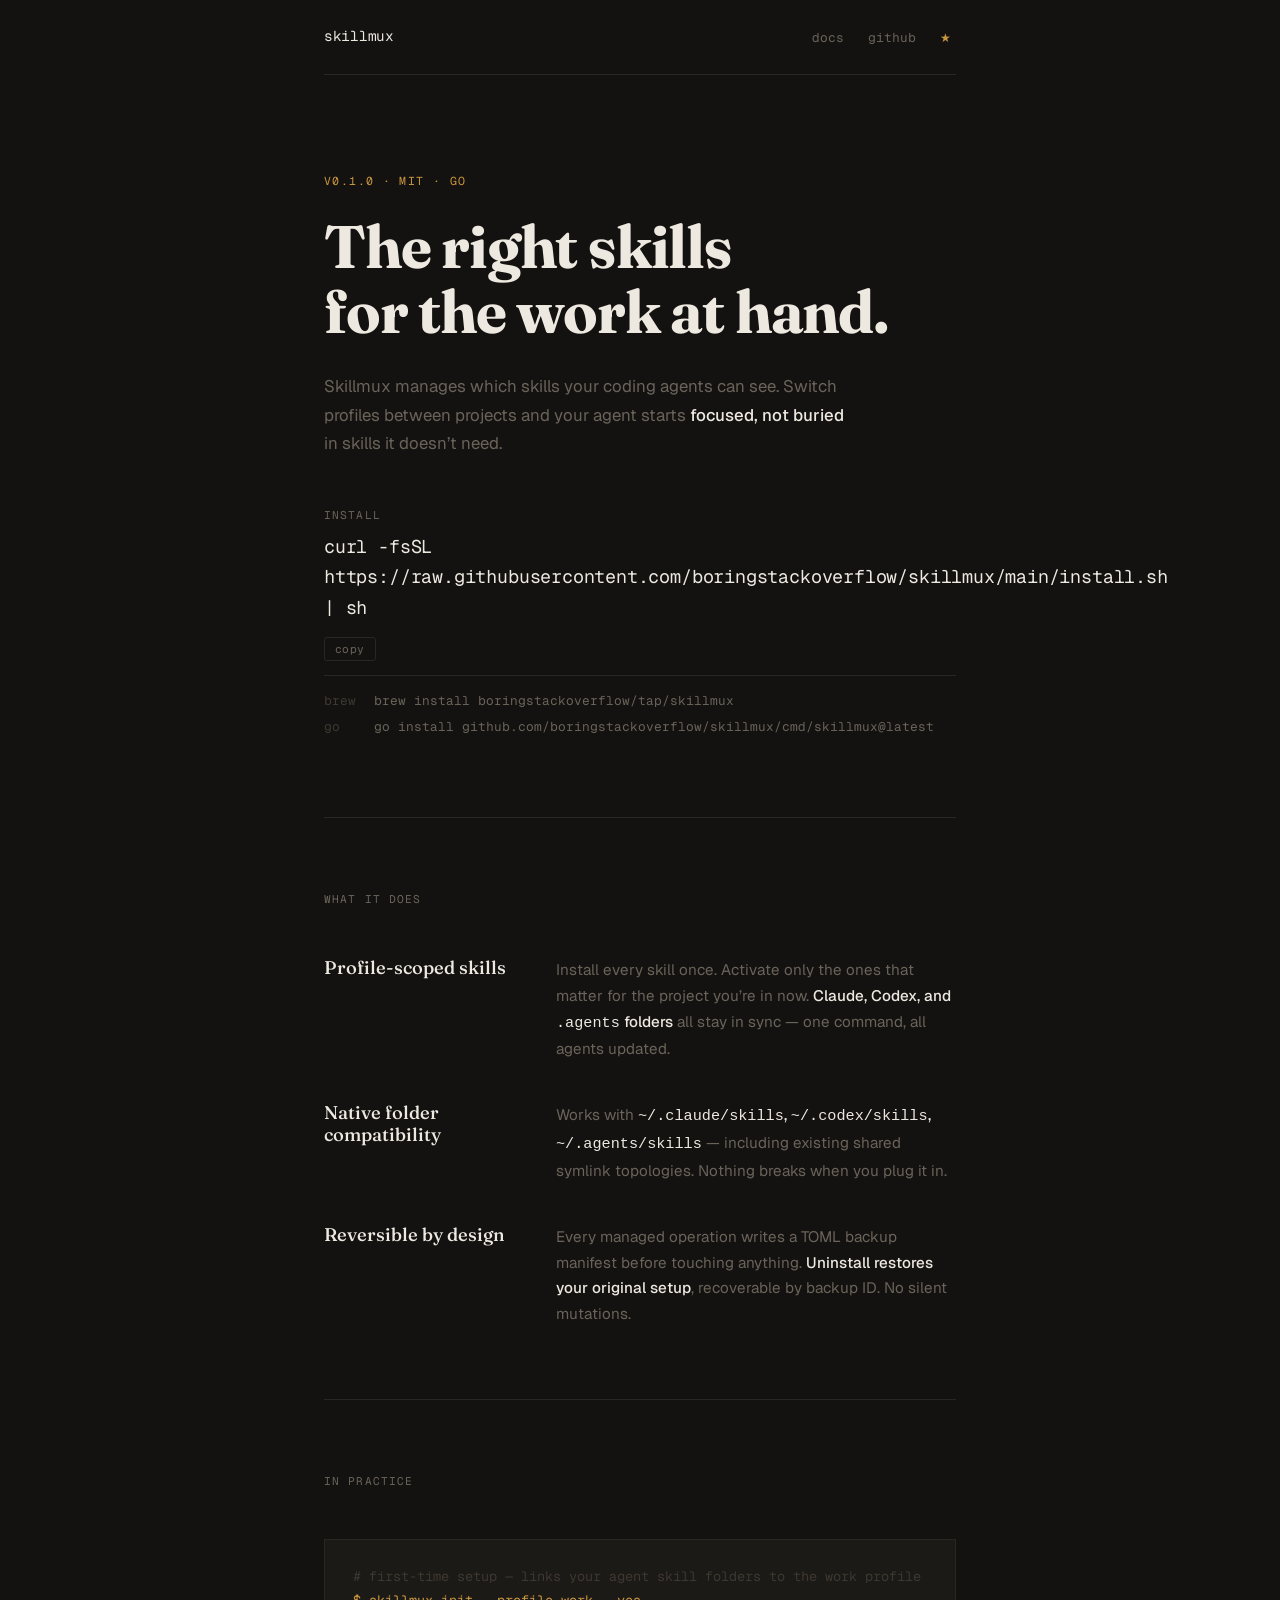
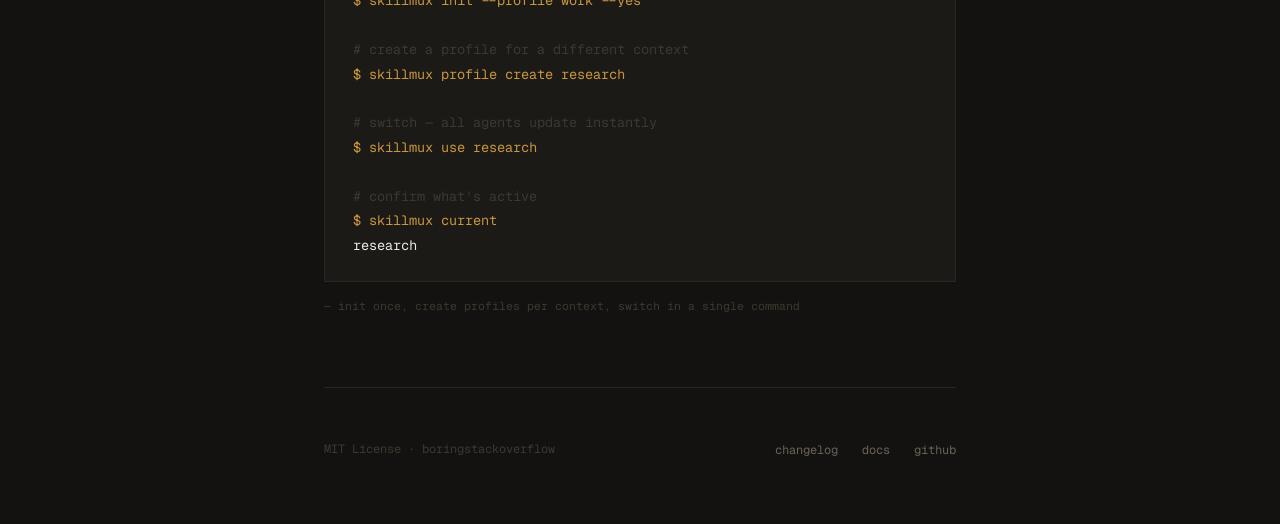
==== docs/index.html @ 6fe3cd7b "feat: add GitHub Pages landing page and docs Static site in docs/ with landing page (index.html) and" ====
<!DOCTYPE html>
<html lang="en">
<head>
  <meta charset="UTF-8">
  <meta name="viewport" content="width=device-width, initial-scale=1.0">
  <meta name="description" content="Skillmux is a profile manager for coding-agent skills. Keep your agent focused — expose only the skills that matter for the project you're in.">
  <meta property="og:title" content="Skillmux">
  <meta property="og:description" content="The right skills for the work at hand. A profile manager for coding-agent skills.">
  <meta property="og:type" content="website">
  <title>Skillmux — The right skills for the work at hand.</title>
  <link rel="preconnect" href="https://fonts.googleapis.com">
  <link rel="preconnect" href="https://fonts.gstatic.com" crossorigin>
  <link rel="stylesheet" href="style.css">
</head>
<body>

  <div class="wrap">

    <!-- ─── Header ─── -->
    <header class="site-header">
      <a href="/" class="wordmark">skillmux</a>
      <nav aria-label="Site navigation">
        <ul class="site-nav">
          <li><a href="docs.html">docs</a></li>
          <li><a href="https://github.com/boringstackoverflow/skillmux">github</a></li>
          <li>
            <a href="https://github.com/boringstackoverflow/skillmux" class="stars" id="gh-link" aria-label="Star on GitHub">
              <span class="star-glyph" aria-hidden="true">★</span>
              <span id="star-count"></span>
            </a>
          </li>
        </ul>
      </nav>
    </header>

    <!-- ─── Hero ─── -->
    <main>
      <section class="hero" aria-label="Introduction">
        <span class="eyebrow">v0.1.0 &middot; MIT &middot; Go</span>
        <h1 class="headline">The right skills<br>for the work at hand.</h1>
        <p class="subhead">
          Skillmux manages which skills your coding agents can see.
          Switch profiles between projects and your agent starts
          <strong>focused, not buried</strong> in skills it doesn&rsquo;t need.
        </p>

        <div class="install" role="region" aria-label="Installation">
          <span class="install-label">install</span>
          <div class="install-primary">
            <span class="install-cmd" id="curl-cmd">curl -fsSL https://raw.githubusercontent.com/boringstackoverflow/skillmux/main/install.sh | sh</span>
            <button class="copy-btn" onclick="copyText('curl-cmd', this)" aria-label="Copy curl install command">copy</button>
          </div>
          <div class="install-alts">
            <div class="install-alt-row">
              <span class="alt-method">brew</span>
              <span>brew install boringstackoverflow/tap/skillmux</span>
            </div>
            <div class="install-alt-row">
              <span class="alt-method">go</span>
              <span>go install github.com/boringstackoverflow/skillmux/cmd/skillmux@latest</span>
            </div>
          </div>
        </div>
      </section>

      <!-- ─── Features ─── -->
      <section class="features" aria-label="Features">
        <span class="section-label">what it does</span>
        <ul class="feature-list">

          <li class="feature">
            <h2 class="feature-title">Profile-scoped skills</h2>
            <p class="feature-desc">
              Install every skill once. Activate only the ones that matter for the project
              you&rsquo;re in now. <strong>Claude, Codex, and <code>.agents</code> folders</strong>
              all stay in sync — one command, all agents updated.
            </p>
          </li>

          <li class="feature">
            <h2 class="feature-title">Native folder compatibility</h2>
            <p class="feature-desc">
              Works with <strong><code>~/.claude/skills</code>, <code>~/.codex/skills</code>,
              <code>~/.agents/skills</code></strong> — including existing shared symlink topologies.
              Nothing breaks when you plug it in.
            </p>
          </li>

          <li class="feature">
            <h2 class="feature-title">Reversible by design</h2>
            <p class="feature-desc">
              Every managed operation writes a TOML backup manifest before touching anything.
              <strong>Uninstall restores your original setup</strong>, recoverable by backup ID.
              No silent mutations.
            </p>
          </li>

        </ul>
      </section>

      <!-- ─── In practice ─── -->
      <section class="proof" aria-label="In practice">
        <span class="section-label">in practice</span>
        <div class="snippet">
          <pre aria-label="Main Skillmux workflow">
<span class="c"># first-time setup — links your agent skill folders to the work profile</span>
<span class="v">$ skillmux init --profile work --yes</span>

<span class="c"># create a profile for a different context</span>
<span class="v">$ skillmux profile create research</span>

<span class="c"># switch — all agents update instantly</span>
<span class="v">$ skillmux use research</span>

<span class="c"># confirm what's active</span>
<span class="v">$ skillmux current</span>
<span class="k">research</span></pre>
        </div>
        <p class="attribution">— init once, create profiles per context, switch in a single command</p>
      </section>
    </main>

    <!-- ─── Footer ─── -->
    <footer class="site-footer">
      <span class="footer-copy">MIT License &middot; boringstackoverflow</span>
      <ul class="footer-links">
        <li><a href="https://github.com/boringstackoverflow/skillmux/blob/main/CHANGELOG.md">changelog</a></li>
        <li><a href="https://github.com/boringstackoverflow/skillmux/tree/main/docs">docs</a></li>
        <li><a href="https://github.com/boringstackoverflow/skillmux">github</a></li>
      </ul>
    </footer>

  </div>

  <script>
    // Copy install command
    function copyText(id, btn) {
      const text = document.getElementById(id).textContent.trim();
      navigator.clipboard.writeText(text).then(function() {
        const orig = btn.textContent;
        btn.textContent = 'copied';
        btn.classList.add('copied');
        setTimeout(function() {
          btn.textContent = orig;
          btn.classList.remove('copied');
        }, 1800);
      }).catch(function() {
        // Fallback for non-HTTPS contexts (local file://)
        var ta = document.createElement('textarea');
        ta.value = text;
        ta.style.position = 'fixed';
        ta.style.opacity = '0';
        document.body.appendChild(ta);
        ta.focus();
        ta.select();
        try { document.execCommand('copy'); } catch (e) {}
        document.body.removeChild(ta);
        btn.textContent = 'copied';
        btn.classList.add('copied');
        setTimeout(function() { btn.textContent = 'copy'; btn.classList.remove('copied'); }, 1800);
      });
    }

    // Fetch live GitHub star count
    (function() {
      var el = document.getElementById('star-count');
      if (!el) return;
      fetch('https://api.github.com/repos/boringstackoverflow/skillmux', {
        headers: { 'Accept': 'application/vnd.github.v3+json' }
      })
      .then(function(r) { return r.json(); })
      .then(function(d) {
        var n = d.stargazers_count;
        if (typeof n === 'number') {
          el.textContent = n >= 1000
            ? (n / 1000).toFixed(1).replace(/\.0$/, '') + 'k'
            : String(n);
        }
      })
      .catch(function() {
        // Silently fail — star count is cosmetic
      });
    })();
  </script>

</body>
</html>
---- docs/style.css ----
@import url('https://fonts.googleapis.com/css2?family=Fraunces:ital,opsz,wght@0,9..144,300..900;1,9..144,300..900&display=swap');
@import url('https://fonts.googleapis.com/css2?family=Geist:wght@300;400;500;600&family=Geist+Mono:wght@300;400;500&display=swap');

:root {
  --bg:         #141210;
  --surface:    #1C1A17;
  --surface-2:  #242118;
  --text:       #EDE8E0;
  --muted:      #6A635A;
  --muted-2:    #3D3830;
  --accent:     #C9963F;
  --accent-dim: #8A6629;
  --border:     #2A2722;

  --font-display: 'Fraunces', Georgia, serif;
  --font-body:    'Geist', -apple-system, BlinkMacSystemFont, sans-serif;
  --font-mono:    'Geist Mono', 'Menlo', 'Monaco', monospace;

  --max-w: 680px;
}

*, *::before, *::after {
  box-sizing: border-box;
  margin: 0;
  padding: 0;
}

html {
  font-size: 16px;
  scroll-behavior: smooth;
}

body {
  background: var(--bg);
  color: var(--text);
  font-family: var(--font-body);
  font-size: 1rem;
  line-height: 1.65;
  -webkit-font-smoothing: antialiased;
  -moz-osx-font-smoothing: grayscale;
}

/* ─── Layout ─── */

.wrap {
  max-width: var(--max-w);
  margin: 0 auto;
  padding: 0 24px;
}

/* ─── Header ─── */

.site-header {
  display: flex;
  justify-content: space-between;
  align-items: center;
  padding: 24px 0;
  border-bottom: 1px solid var(--border);
}

.wordmark {
  font-family: var(--font-mono);
  font-size: 0.9rem;
  font-weight: 400;
  color: var(--text);
  letter-spacing: -0.02em;
  text-decoration: none;
}
.wordmark:hover { color: var(--accent); }

.site-nav {
  display: flex;
  gap: 24px;
  align-items: center;
  list-style: none;
}

.site-nav a {
  font-family: var(--font-mono);
  font-size: 0.8rem;
  color: var(--muted);
  text-decoration: none;
  transition: color 0.15s;
}
.site-nav a:hover { color: var(--text); }

.stars {
  display: flex;
  align-items: center;
  gap: 5px;
  font-family: var(--font-mono);
  font-size: 0.8rem;
  color: var(--muted);
  text-decoration: none;
  transition: color 0.15s;
}
.stars:hover { color: var(--text); }
.star-glyph { color: var(--accent); font-size: 0.72rem; }

/* ─── Hero ─── */

.hero {
  padding: 96px 0 80px;
}

.eyebrow {
  display: block;
  font-family: var(--font-mono);
  font-size: 0.72rem;
  color: var(--accent);
  letter-spacing: 0.12em;
  text-transform: uppercase;
  margin-bottom: 24px;
}

.headline {
  font-family: var(--font-display);
  font-size: clamp(2.6rem, 6vw, 3.75rem);
  font-weight: 700;
  line-height: 1.08;
  letter-spacing: -0.02em;
  color: var(--text);
  font-optical-sizing: auto;
  margin-bottom: 28px;
}

.subhead {
  font-size: 1.05rem;
  color: var(--muted);
  line-height: 1.7;
  max-width: 520px;
  margin-bottom: 48px;
}

.subhead strong {
  color: var(--text);
  font-weight: 500;
}

/* ─── Install block ─── */

.install {
  margin-bottom: 0;
}

.install-label {
  display: block;
  font-family: var(--font-mono);
  font-size: 0.7rem;
  color: var(--muted);
  letter-spacing: 0.1em;
  text-transform: uppercase;
  margin-bottom: 8px;
}

.install-primary {
  display: flex;
  align-items: center;
  gap: 14px;
  flex-wrap: wrap;
  margin-bottom: 4px;
}

.install-cmd {
  font-family: var(--font-mono);
  font-size: 1.15rem;
  font-weight: 400;
  color: var(--text);
  letter-spacing: -0.01em;
  /* selectable text — no box, no chrome */
  cursor: text;
  user-select: all;
}

.copy-btn {
  background: none;
  border: 1px solid var(--border);
  color: var(--muted);
  font-family: var(--font-mono);
  font-size: 0.7rem;
  padding: 4px 10px;
  cursor: pointer;
  border-radius: 3px;
  transition: border-color 0.15s, color 0.15s;
  letter-spacing: 0.04em;
  flex-shrink: 0;
}
.copy-btn:hover { border-color: var(--accent-dim); color: var(--accent); }
.copy-btn.copied { border-color: var(--accent); color: var(--accent); }

.install-alts {
  display: flex;
  flex-direction: column;
  gap: 5px;
  margin-top: 14px;
  padding-top: 14px;
  border-top: 1px solid var(--border);
}

.install-alt-row {
  display: flex;
  align-items: baseline;
  gap: 14px;
  font-family: var(--font-mono);
  font-size: 0.8rem;
  color: var(--muted);
}

.alt-method {
  color: var(--muted-2);
  min-width: 36px;
  flex-shrink: 0;
}

/* ─── Features ─── */

.features {
  padding: 72px 0;
  border-top: 1px solid var(--border);
}

.section-label {
  display: block;
  font-family: var(--font-mono);
  font-size: 0.7rem;
  color: var(--muted);
  letter-spacing: 0.1em;
  text-transform: uppercase;
  margin-bottom: 48px;
}

.feature-list {
  display: flex;
  flex-direction: column;
  gap: 40px;
}

.feature {
  display: grid;
  grid-template-columns: 1fr 2fr;
  gap: 32px;
  align-items: start;
}

@media (max-width: 540px) {
  .feature { grid-template-columns: 1fr; gap: 8px; }
}

.feature-title {
  font-family: var(--font-display);
  font-size: 1.15rem;
  font-weight: 500;
  color: var(--text);
  line-height: 1.2;
  font-optical-sizing: auto;
}

.feature-desc {
  font-size: 0.95rem;
  color: var(--muted);
  line-height: 1.7;
}

.feature-desc strong {
  color: var(--text);
  font-weight: 500;
}

/* ─── In practice / proof ─── */

.proof {
  padding: 72px 0;
  border-top: 1px solid var(--border);
}

.snippet {
  background: var(--surface);
  border: 1px solid var(--border);
  padding: 24px 28px;
  margin-bottom: 14px;
  overflow-x: auto;
}

.snippet pre {
  font-family: var(--font-mono);
  font-size: 0.85rem;
  line-height: 1.8;
  color: var(--muted);
  white-space: pre;
  tab-size: 2;
}

.c { color: var(--muted-2); }         /* comment */
.k { color: var(--text); }            /* key */
.s { color: #A8C4A2; }                /* string */
.v { color: var(--accent); }          /* command / value */

.attribution {
  font-family: var(--font-mono);
  font-size: 0.72rem;
  color: var(--muted-2);
}

/* ─── Footer ─── */

.site-footer {
  padding: 48px 0 64px;
  border-top: 1px solid var(--border);
  display: flex;
  justify-content: space-between;
  align-items: center;
  flex-wrap: wrap;
  gap: 16px;
}

.footer-copy {
  font-family: var(--font-mono);
  font-size: 0.75rem;
  color: var(--muted-2);
}

.footer-links {
  display: flex;
  gap: 24px;
  list-style: none;
}

.footer-links a {
  font-family: var(--font-mono);
  font-size: 0.75rem;
  color: var(--muted);
  text-decoration: none;
  transition: color 0.15s;
}
.footer-links a:hover { color: var(--accent); }

/* ─── Responsive ─── */

@media (max-width: 480px) {
  .hero { padding: 64px 0 56px; }
  .install-cmd { font-size: 0.9rem; word-break: break-all; }
  .features, .proof { padding: 56px 0; }
  .site-footer { flex-direction: column; align-items: flex-start; }
}
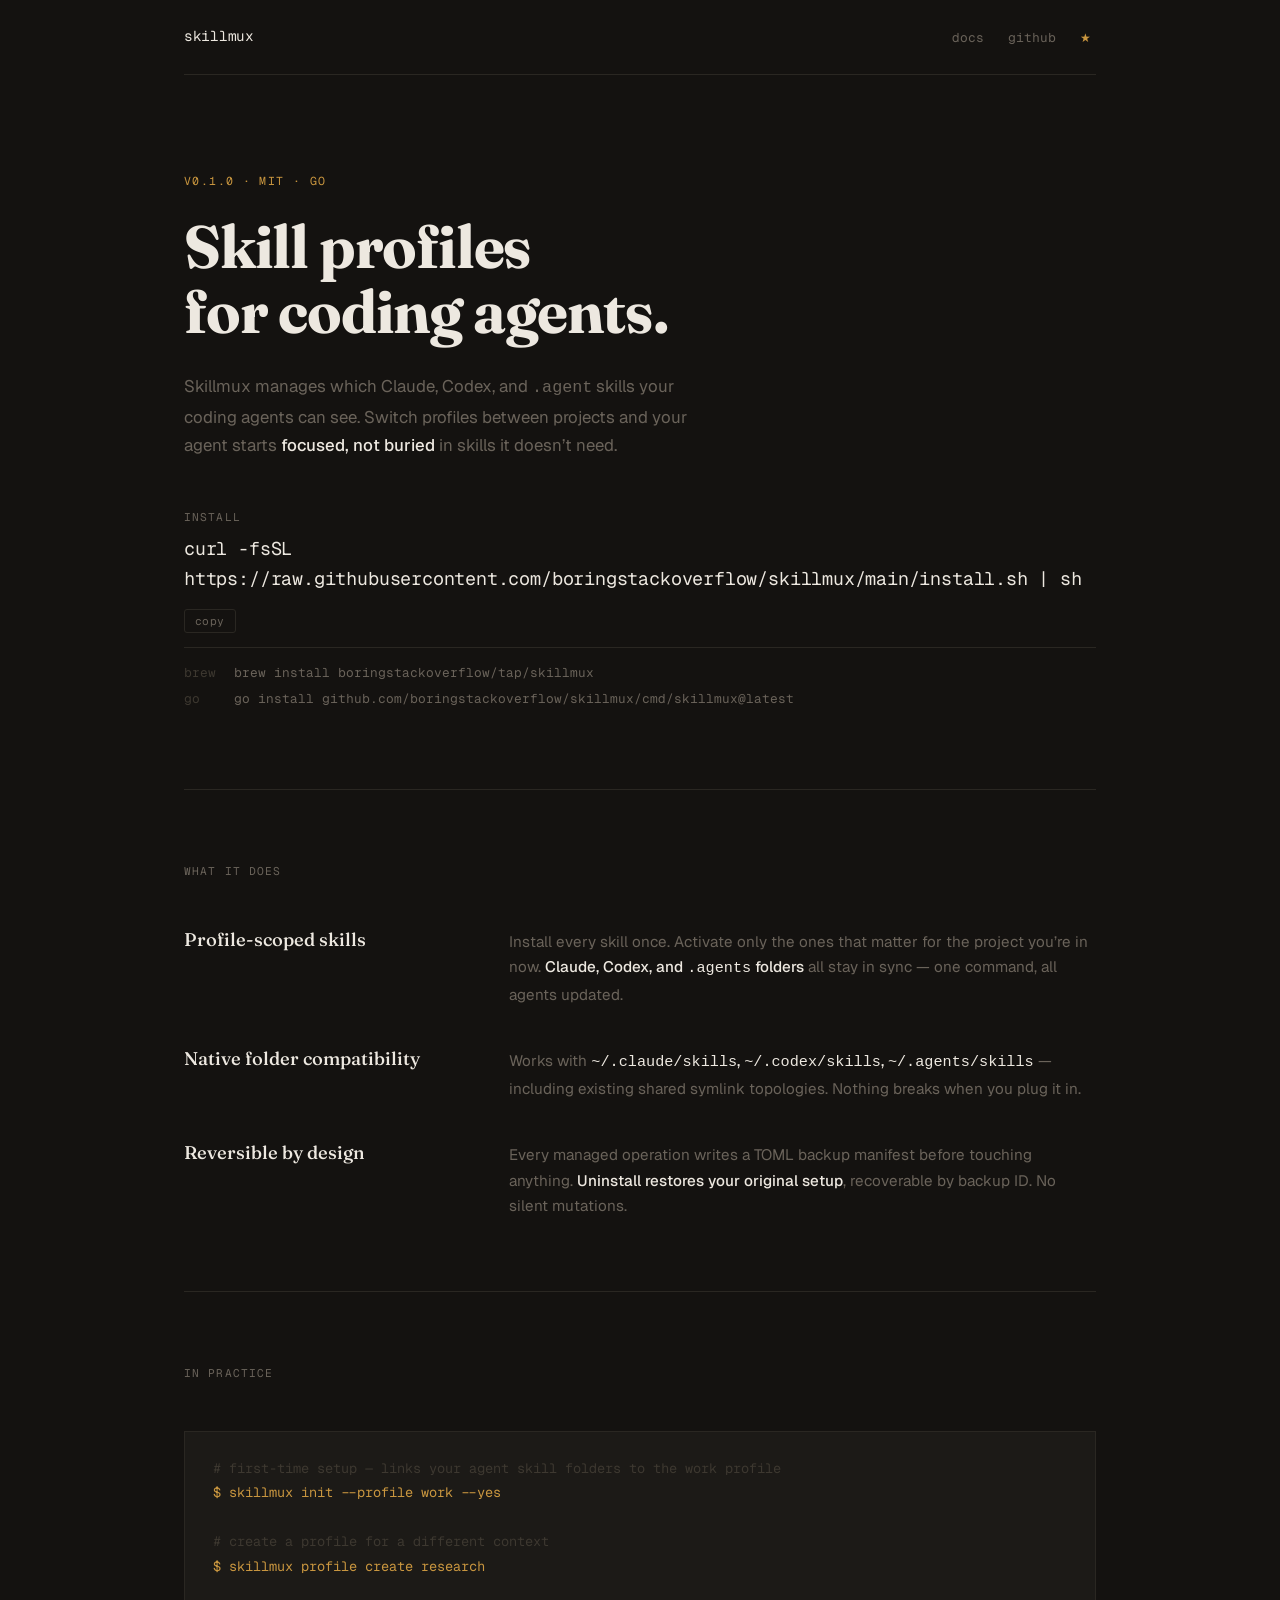
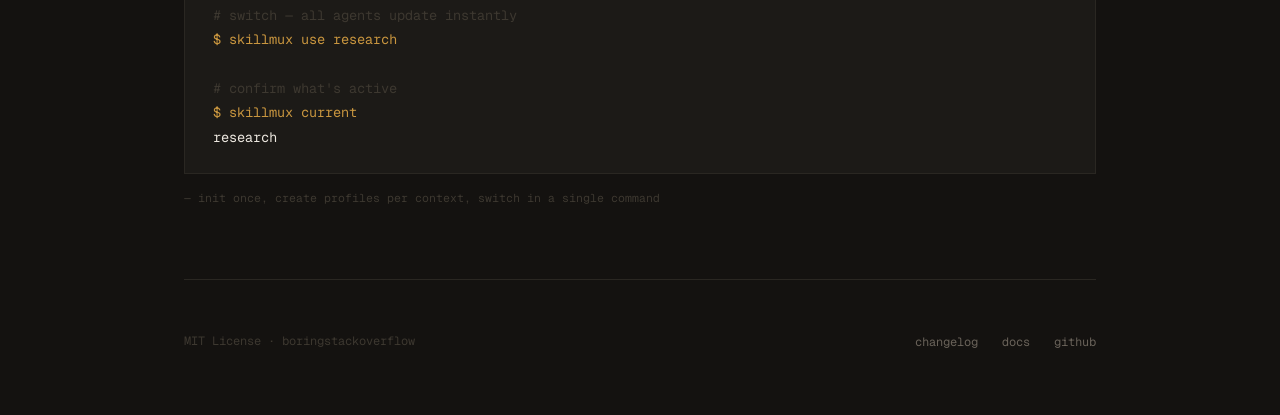
==== commit 0745c7a5: "Improve SEO metadata and site discovery" ====
--- a/docs/index.html
+++ b/docs/index.html
@@ -3,14 +3,56 @@
 <head>
   <meta charset="UTF-8">
   <meta name="viewport" content="width=device-width, initial-scale=1.0">
-  <meta name="description" content="Skillmux is a profile manager for coding-agent skills. Keep your agent focused — expose only the skills that matter for the project you're in.">
-  <meta property="og:title" content="Skillmux">
-  <meta property="og:description" content="The right skills for the work at hand. A profile manager for coding-agent skills.">
+  <meta name="description" content="Skillmux is a CLI profile manager for Claude, Codex, and coding-agent skills. Switch skill profiles per project while preserving native agent folders.">
+  <meta name="robots" content="index,follow">
+  <meta name="theme-color" content="#141210">
+  <link rel="canonical" href="https://boringstackoverflow.github.io/skillmux/">
+  <meta property="og:site_name" content="Skillmux">
+  <meta property="og:title" content="Skillmux — Claude, Codex, and coding-agent skill profiles">
+  <meta property="og:description" content="A CLI profile manager for Claude, Codex, and coding-agent skills. Keep agents focused by exposing only the skills needed for each project.">
   <meta property="og:type" content="website">
-  <title>Skillmux — The right skills for the work at hand.</title>
+  <meta property="og:url" content="https://boringstackoverflow.github.io/skillmux/">
+  <meta property="og:image" content="https://boringstackoverflow.github.io/skillmux/social-card.png">
+  <meta property="og:image:type" content="image/png">
+  <meta property="og:image:width" content="1200">
+  <meta property="og:image:height" content="630">
+  <meta property="og:image:alt" content="Skillmux profile manager for coding-agent skills">
+  <meta property="og:locale" content="en_US">
+  <meta name="twitter:card" content="summary_large_image">
+  <meta name="twitter:title" content="Skillmux — Claude, Codex, and coding-agent skill profiles">
+  <meta name="twitter:description" content="Switch skill profiles per project for Claude, Codex, and direct .agent skill folders.">
+  <meta name="twitter:image" content="https://boringstackoverflow.github.io/skillmux/social-card.png">
+  <title>Skillmux — Claude, Codex, and coding-agent skill profiles</title>
+  <link rel="icon" href="favicon.svg" type="image/svg+xml">
+  <link rel="manifest" href="site.webmanifest">
   <link rel="preconnect" href="https://fonts.googleapis.com">
   <link rel="preconnect" href="https://fonts.gstatic.com" crossorigin>
   <link rel="stylesheet" href="style.css">
+  <script type="application/ld+json">
+  {
+    "@context": "https://schema.org",
+    "@type": "SoftwareApplication",
+    "name": "Skillmux",
+    "applicationCategory": "DeveloperApplication",
+    "operatingSystem": "macOS, Linux",
+    "description": "A CLI profile manager for Claude, Codex, and coding-agent skills.",
+    "url": "https://boringstackoverflow.github.io/skillmux/",
+    "codeRepository": "https://github.com/boringstackoverflow/skillmux",
+    "license": "https://github.com/boringstackoverflow/skillmux/blob/main/LICENSE",
+    "programmingLanguage": "Go",
+    "softwareVersion": "0.1.0",
+    "author": {
+      "@type": "Person",
+      "name": "boringstackoverflow",
+      "url": "https://github.com/boringstackoverflow"
+    },
+    "offers": {
+      "@type": "Offer",
+      "price": "0",
+      "priceCurrency": "USD"
+    }
+  }
+  </script>
 </head>
 <body>
 
@@ -18,7 +60,7 @@
 
     <!-- ─── Header ─── -->
     <header class="site-header">
-      <a href="/" class="wordmark">skillmux</a>
+      <a href="https://boringstackoverflow.github.io/skillmux/" class="wordmark">skillmux</a>
       <nav aria-label="Site navigation">
         <ul class="site-nav">
           <li><a href="docs.html">docs</a></li>
@@ -37,10 +79,10 @@
     <main>
       <section class="hero" aria-label="Introduction">
         <span class="eyebrow">v0.1.0 &middot; MIT &middot; Go</span>
-        <h1 class="headline">The right skills<br>for the work at hand.</h1>
+        <h1 class="headline">Skill profiles<br>for coding agents.</h1>
         <p class="subhead">
-          Skillmux manages which skills your coding agents can see.
-          Switch profiles between projects and your agent starts
+          Skillmux manages which Claude, Codex, and <code>.agent</code> skills your
+          coding agents can see. Switch profiles between projects and your agent starts
           <strong>focused, not buried</strong> in skills it doesn&rsquo;t need.
         </p>
 
--- a/docs/style.css
+++ b/docs/style.css
@@ -16,7 +16,7 @@
   --font-body:    'Geist', -apple-system, BlinkMacSystemFont, sans-serif;
   --font-mono:    'Geist Mono', 'Menlo', 'Monaco', monospace;
 
-  --max-w: 680px;
+  --max-w: 960px;
 }
 
 *, *::before, *::after {
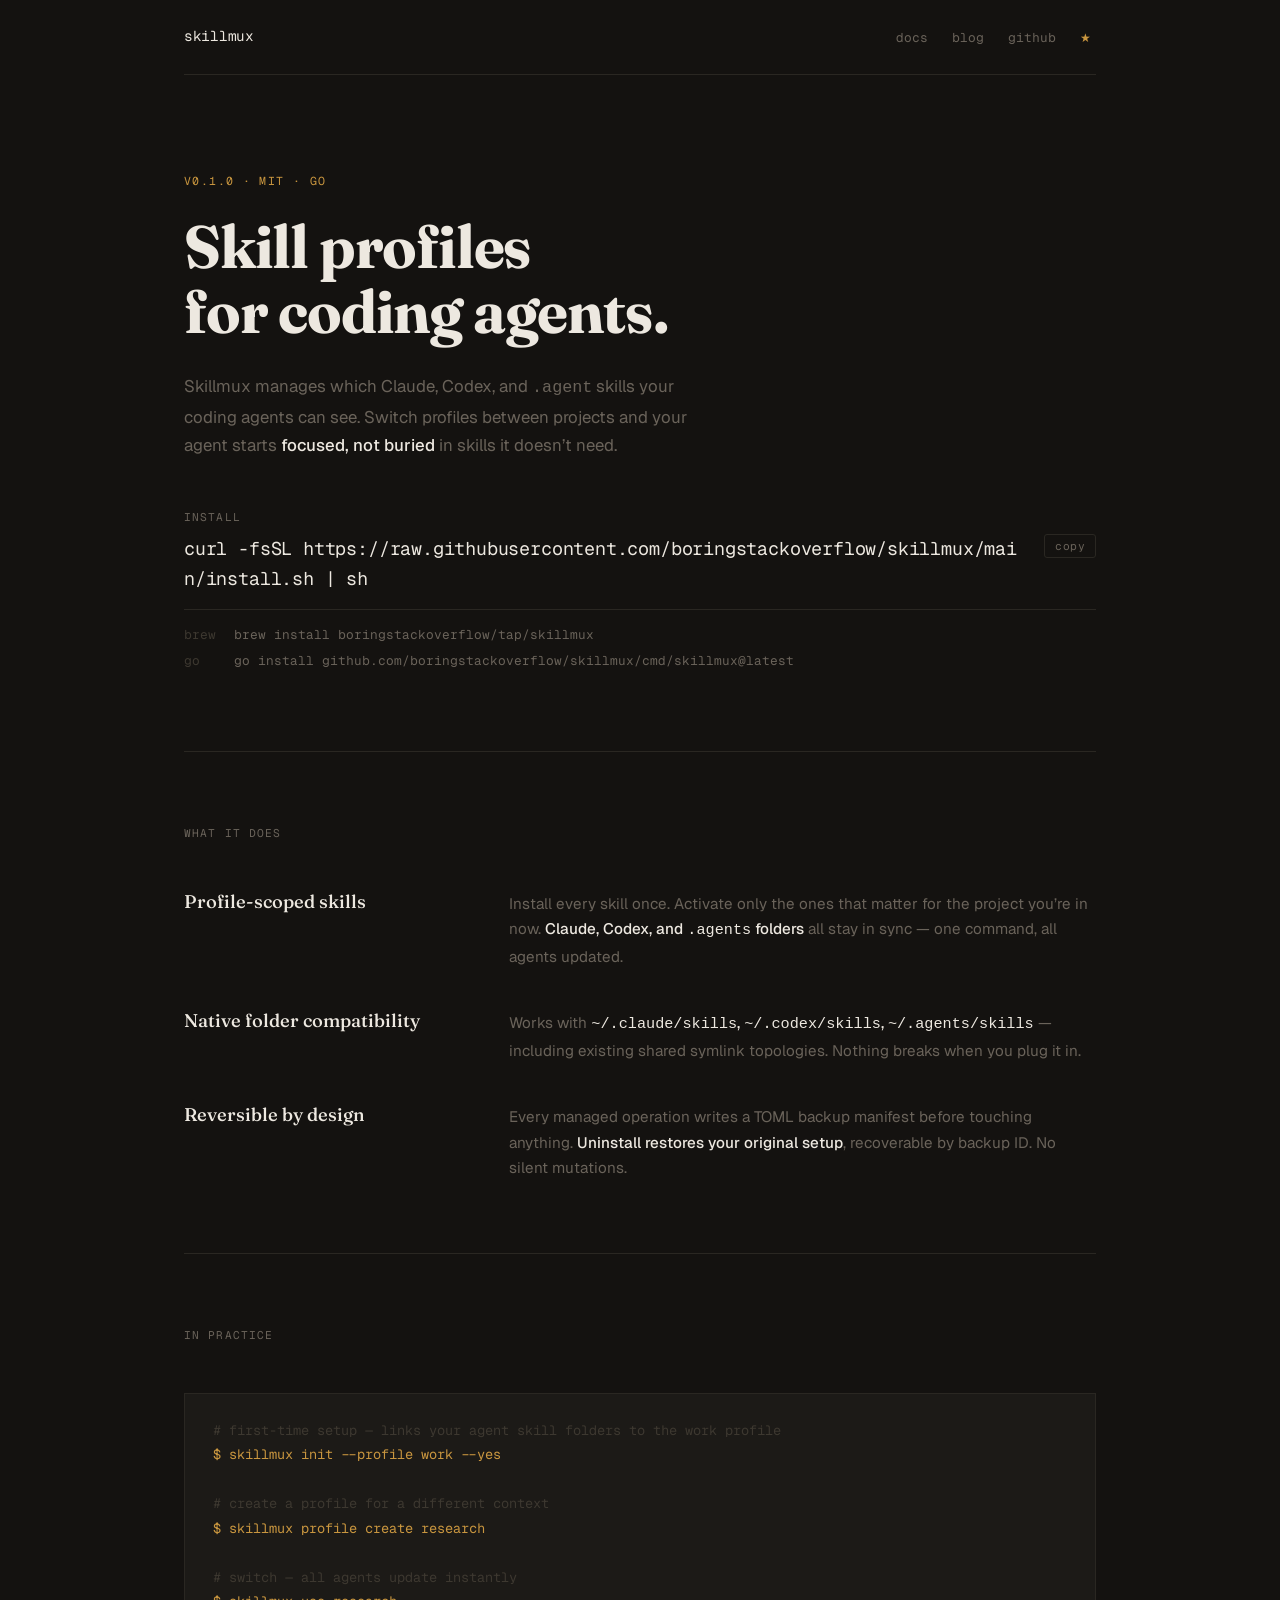
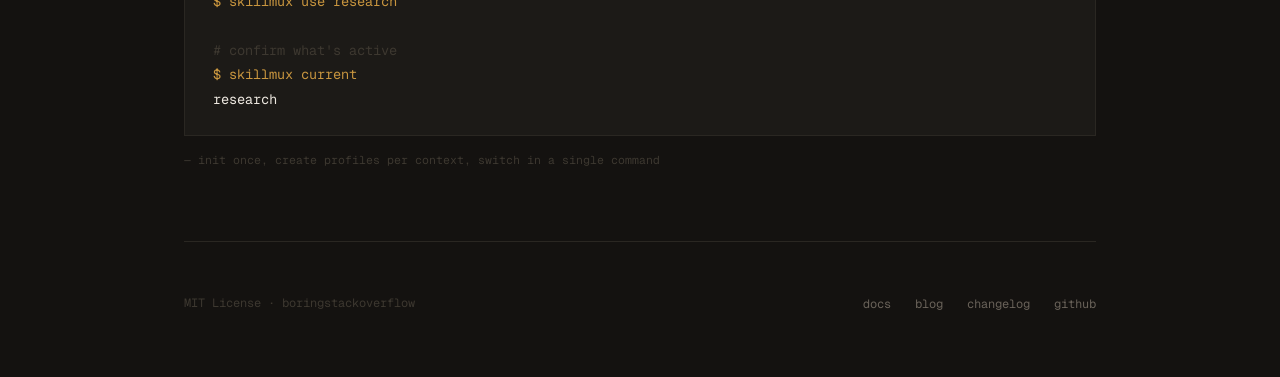
==== commit eab98bc0: "feat: add blog with first post on managing AI coding-agent skills - New /blog/ section with listing " ====
--- a/docs/index.html
+++ b/docs/index.html
@@ -64,6 +64,7 @@
       <nav aria-label="Site navigation">
         <ul class="site-nav">
           <li><a href="docs.html">docs</a></li>
+          <li><a href="blog/">blog</a></li>
           <li><a href="https://github.com/boringstackoverflow/skillmux">github</a></li>
           <li>
             <a href="https://github.com/boringstackoverflow/skillmux" class="stars" id="gh-link" aria-label="Star on GitHub">
@@ -166,8 +167,9 @@
     <footer class="site-footer">
       <span class="footer-copy">MIT License &middot; boringstackoverflow</span>
       <ul class="footer-links">
+        <li><a href="docs.html">docs</a></li>
+        <li><a href="blog/">blog</a></li>
         <li><a href="https://github.com/boringstackoverflow/skillmux/blob/main/CHANGELOG.md">changelog</a></li>
-        <li><a href="https://github.com/boringstackoverflow/skillmux/tree/main/docs">docs</a></li>
         <li><a href="https://github.com/boringstackoverflow/skillmux">github</a></li>
       </ul>
     </footer>
--- a/docs/style.css
+++ b/docs/style.css
@@ -38,12 +38,14 @@
   line-height: 1.65;
   -webkit-font-smoothing: antialiased;
   -moz-osx-font-smoothing: grayscale;
+  min-width: 0;
+  overflow-x: hidden;
 }
 
 /* ─── Layout ─── */
 
 .wrap {
-  max-width: var(--max-w);
+  width: min(100%, var(--max-w));
   margin: 0 auto;
   padding: 0 24px;
 }
@@ -54,6 +56,7 @@
   display: flex;
   justify-content: space-between;
   align-items: center;
+  gap: 20px;
   padding: 24px 0;
   border-bottom: 1px solid var(--border);
 }
@@ -72,6 +75,8 @@
   display: flex;
   gap: 24px;
   align-items: center;
+  flex-wrap: wrap;
+  justify-content: flex-end;
   list-style: none;
 }
 
@@ -155,13 +160,18 @@
 
 .install-primary {
   display: flex;
-  align-items: center;
+  align-items: flex-start;
   gap: 14px;
   flex-wrap: wrap;
+  min-width: 0;
   margin-bottom: 4px;
 }
 
 .install-cmd {
+  display: block;
+  flex: 1 1 560px;
+  min-width: 0;
+  max-width: 100%;
   font-family: var(--font-mono);
   font-size: 1.15rem;
   font-weight: 400;
@@ -170,6 +180,8 @@
   /* selectable text — no box, no chrome */
   cursor: text;
   user-select: all;
+  overflow-wrap: anywhere;
+  word-break: break-all;
 }
 
 .copy-btn {
@@ -201,9 +213,16 @@
   display: flex;
   align-items: baseline;
   gap: 14px;
+  min-width: 0;
   font-family: var(--font-mono);
   font-size: 0.8rem;
   color: var(--muted);
+  overflow-wrap: anywhere;
+}
+
+.install-alt-row span:last-child {
+  min-width: 0;
+  overflow-wrap: anywhere;
 }
 
 .alt-method {
@@ -277,6 +296,7 @@
   background: var(--surface);
   border: 1px solid var(--border);
   padding: 24px 28px;
+  max-width: 100%;
   margin-bottom: 14px;
   overflow-x: auto;
 }
@@ -321,6 +341,7 @@
 
 .footer-links {
   display: flex;
+  flex-wrap: wrap;
   gap: 24px;
   list-style: none;
 }
@@ -336,9 +357,79 @@
 
 /* ─── Responsive ─── */
 
+@media (max-width: 640px) {
+  .site-header {
+    flex-direction: column;
+    align-items: flex-start;
+  }
+
+  .site-nav {
+    justify-content: flex-start;
+    gap: 16px;
+    width: 100%;
+  }
+}
+
 @media (max-width: 480px) {
-  .hero { padding: 64px 0 56px; }
-  .install-cmd { font-size: 0.9rem; word-break: break-all; }
-  .features, .proof { padding: 56px 0; }
-  .site-footer { flex-direction: column; align-items: flex-start; }
-}
+  .wrap {
+    padding-left: 18px;
+    padding-right: 18px;
+  }
+
+  .site-header {
+    gap: 12px;
+    padding: 20px 0;
+  }
+
+  .site-nav {
+    gap: 12px;
+  }
+
+  .hero {
+    padding: 64px 0 56px;
+  }
+
+  .headline {
+    font-size: 2.35rem;
+    overflow-wrap: anywhere;
+  }
+
+  .subhead {
+    font-size: 0.98rem;
+  }
+
+  .install-cmd {
+    flex-basis: 100%;
+    font-size: 0.88rem;
+    line-height: 1.65;
+  }
+
+  .copy-btn {
+    margin-left: auto;
+  }
+
+  .install-alt-row {
+    display: grid;
+    grid-template-columns: 40px minmax(0, 1fr);
+    align-items: baseline;
+    gap: 10px;
+  }
+
+  .features,
+  .proof {
+    padding: 56px 0;
+  }
+
+  .snippet {
+    padding: 16px 18px;
+  }
+
+  .snippet pre {
+    font-size: 0.78rem;
+  }
+
+  .site-footer {
+    flex-direction: column;
+    align-items: flex-start;
+  }
+}
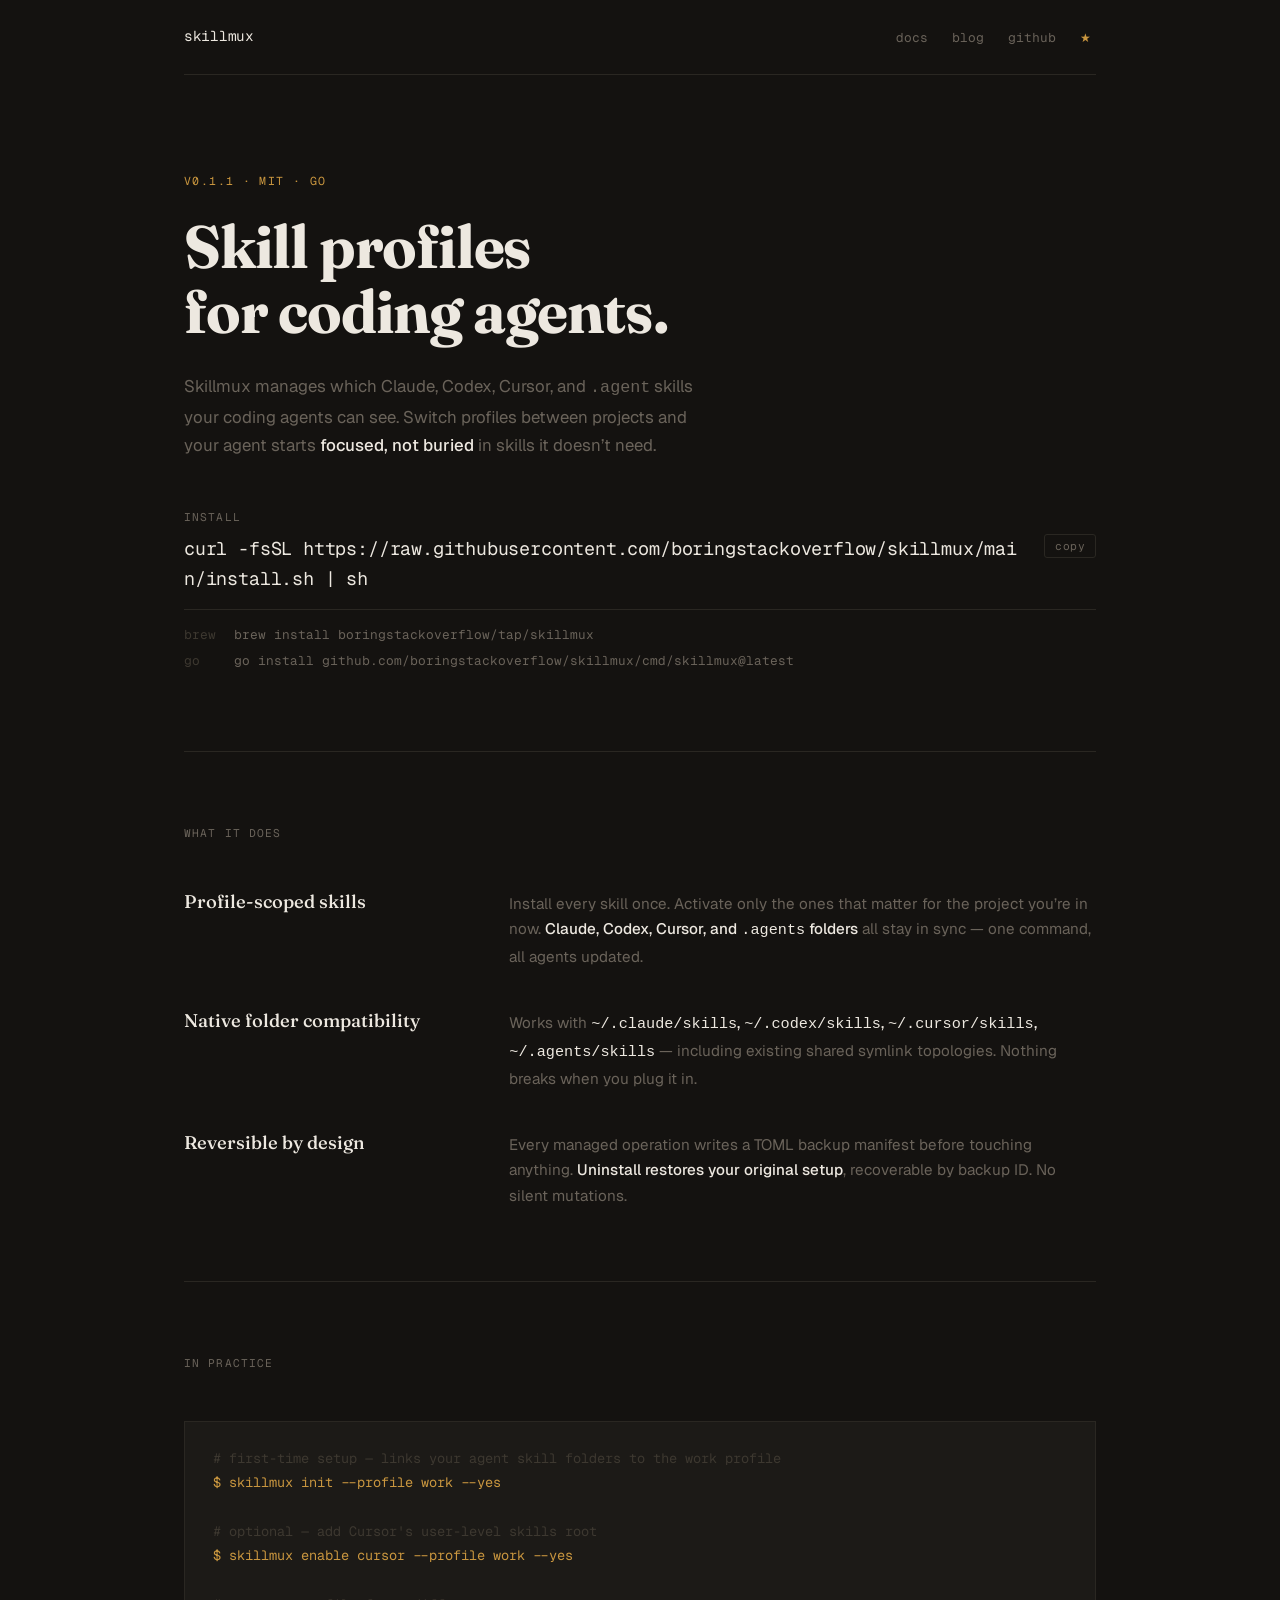
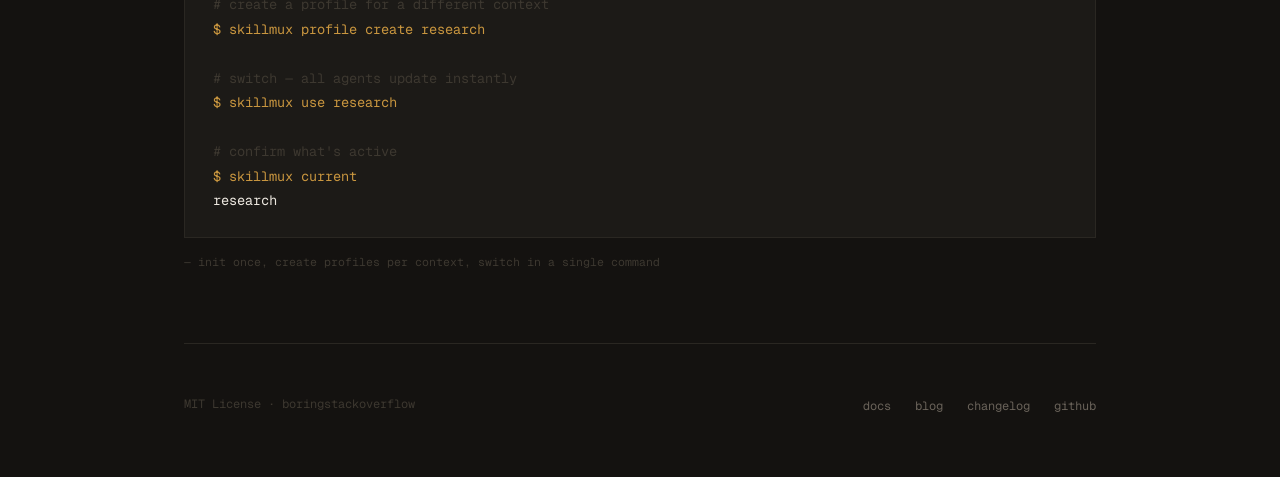
==== commit a88599d7: "Add Cursor skill support" ====
--- a/docs/index.html
+++ b/docs/index.html
@@ -3,13 +3,13 @@
 <head>
   <meta charset="UTF-8">
   <meta name="viewport" content="width=device-width, initial-scale=1.0">
-  <meta name="description" content="Skillmux is a CLI profile manager for Claude, Codex, and coding-agent skills. Switch skill profiles per project while preserving native agent folders.">
+  <meta name="description" content="Skillmux is a CLI profile manager for Claude, Codex, Cursor, and coding-agent skills. Switch skill profiles per project while preserving native agent folders.">
   <meta name="robots" content="index,follow">
   <meta name="theme-color" content="#141210">
   <link rel="canonical" href="https://boringstackoverflow.github.io/skillmux/">
   <meta property="og:site_name" content="Skillmux">
-  <meta property="og:title" content="Skillmux — Claude, Codex, and coding-agent skill profiles">
-  <meta property="og:description" content="A CLI profile manager for Claude, Codex, and coding-agent skills. Keep agents focused by exposing only the skills needed for each project.">
+  <meta property="og:title" content="Skillmux — Claude, Codex, Cursor, and coding-agent skill profiles">
+  <meta property="og:description" content="A CLI profile manager for Claude, Codex, Cursor, and coding-agent skills. Keep agents focused by exposing only the skills needed for each project.">
   <meta property="og:type" content="website">
   <meta property="og:url" content="https://boringstackoverflow.github.io/skillmux/">
   <meta property="og:image" content="https://boringstackoverflow.github.io/skillmux/social-card.png">
@@ -19,10 +19,10 @@
   <meta property="og:image:alt" content="Skillmux profile manager for coding-agent skills">
   <meta property="og:locale" content="en_US">
   <meta name="twitter:card" content="summary_large_image">
-  <meta name="twitter:title" content="Skillmux — Claude, Codex, and coding-agent skill profiles">
-  <meta name="twitter:description" content="Switch skill profiles per project for Claude, Codex, and direct .agent skill folders.">
+  <meta name="twitter:title" content="Skillmux — Claude, Codex, Cursor, and coding-agent skill profiles">
+  <meta name="twitter:description" content="Switch skill profiles per project for Claude, Codex, Cursor, and direct .agent skill folders.">
   <meta name="twitter:image" content="https://boringstackoverflow.github.io/skillmux/social-card.png">
-  <title>Skillmux — Claude, Codex, and coding-agent skill profiles</title>
+  <title>Skillmux — Claude, Codex, Cursor, and coding-agent skill profiles</title>
   <link rel="icon" href="favicon.svg" type="image/svg+xml">
   <link rel="manifest" href="site.webmanifest">
   <link rel="preconnect" href="https://fonts.googleapis.com">
@@ -35,12 +35,12 @@
     "name": "Skillmux",
     "applicationCategory": "DeveloperApplication",
     "operatingSystem": "macOS, Linux",
-    "description": "A CLI profile manager for Claude, Codex, and coding-agent skills.",
+    "description": "A CLI profile manager for Claude, Codex, Cursor, and coding-agent skills.",
     "url": "https://boringstackoverflow.github.io/skillmux/",
     "codeRepository": "https://github.com/boringstackoverflow/skillmux",
     "license": "https://github.com/boringstackoverflow/skillmux/blob/main/LICENSE",
     "programmingLanguage": "Go",
-    "softwareVersion": "0.1.0",
+    "softwareVersion": "0.1.1",
     "author": {
       "@type": "Person",
       "name": "boringstackoverflow",
@@ -79,10 +79,10 @@
     <!-- ─── Hero ─── -->
     <main>
       <section class="hero" aria-label="Introduction">
-        <span class="eyebrow">v0.1.0 &middot; MIT &middot; Go</span>
+        <span class="eyebrow">v0.1.1 &middot; MIT &middot; Go</span>
         <h1 class="headline">Skill profiles<br>for coding agents.</h1>
         <p class="subhead">
-          Skillmux manages which Claude, Codex, and <code>.agent</code> skills your
+          Skillmux manages which Claude, Codex, Cursor, and <code>.agent</code> skills your
           coding agents can see. Switch profiles between projects and your agent starts
           <strong>focused, not buried</strong> in skills it doesn&rsquo;t need.
         </p>
@@ -115,7 +115,7 @@
             <h2 class="feature-title">Profile-scoped skills</h2>
             <p class="feature-desc">
               Install every skill once. Activate only the ones that matter for the project
-              you&rsquo;re in now. <strong>Claude, Codex, and <code>.agents</code> folders</strong>
+              you&rsquo;re in now. <strong>Claude, Codex, Cursor, and <code>.agents</code> folders</strong>
               all stay in sync — one command, all agents updated.
             </p>
           </li>
@@ -124,7 +124,7 @@
             <h2 class="feature-title">Native folder compatibility</h2>
             <p class="feature-desc">
               Works with <strong><code>~/.claude/skills</code>, <code>~/.codex/skills</code>,
-              <code>~/.agents/skills</code></strong> — including existing shared symlink topologies.
+              <code>~/.cursor/skills</code>, <code>~/.agents/skills</code></strong> — including existing shared symlink topologies.
               Nothing breaks when you plug it in.
             </p>
           </li>
@@ -148,6 +148,9 @@
           <pre aria-label="Main Skillmux workflow">
 <span class="c"># first-time setup — links your agent skill folders to the work profile</span>
 <span class="v">$ skillmux init --profile work --yes</span>
+
+<span class="c"># optional — add Cursor's user-level skills root</span>
+<span class="v">$ skillmux enable cursor --profile work --yes</span>
 
 <span class="c"># create a profile for a different context</span>
 <span class="v">$ skillmux profile create research</span>
